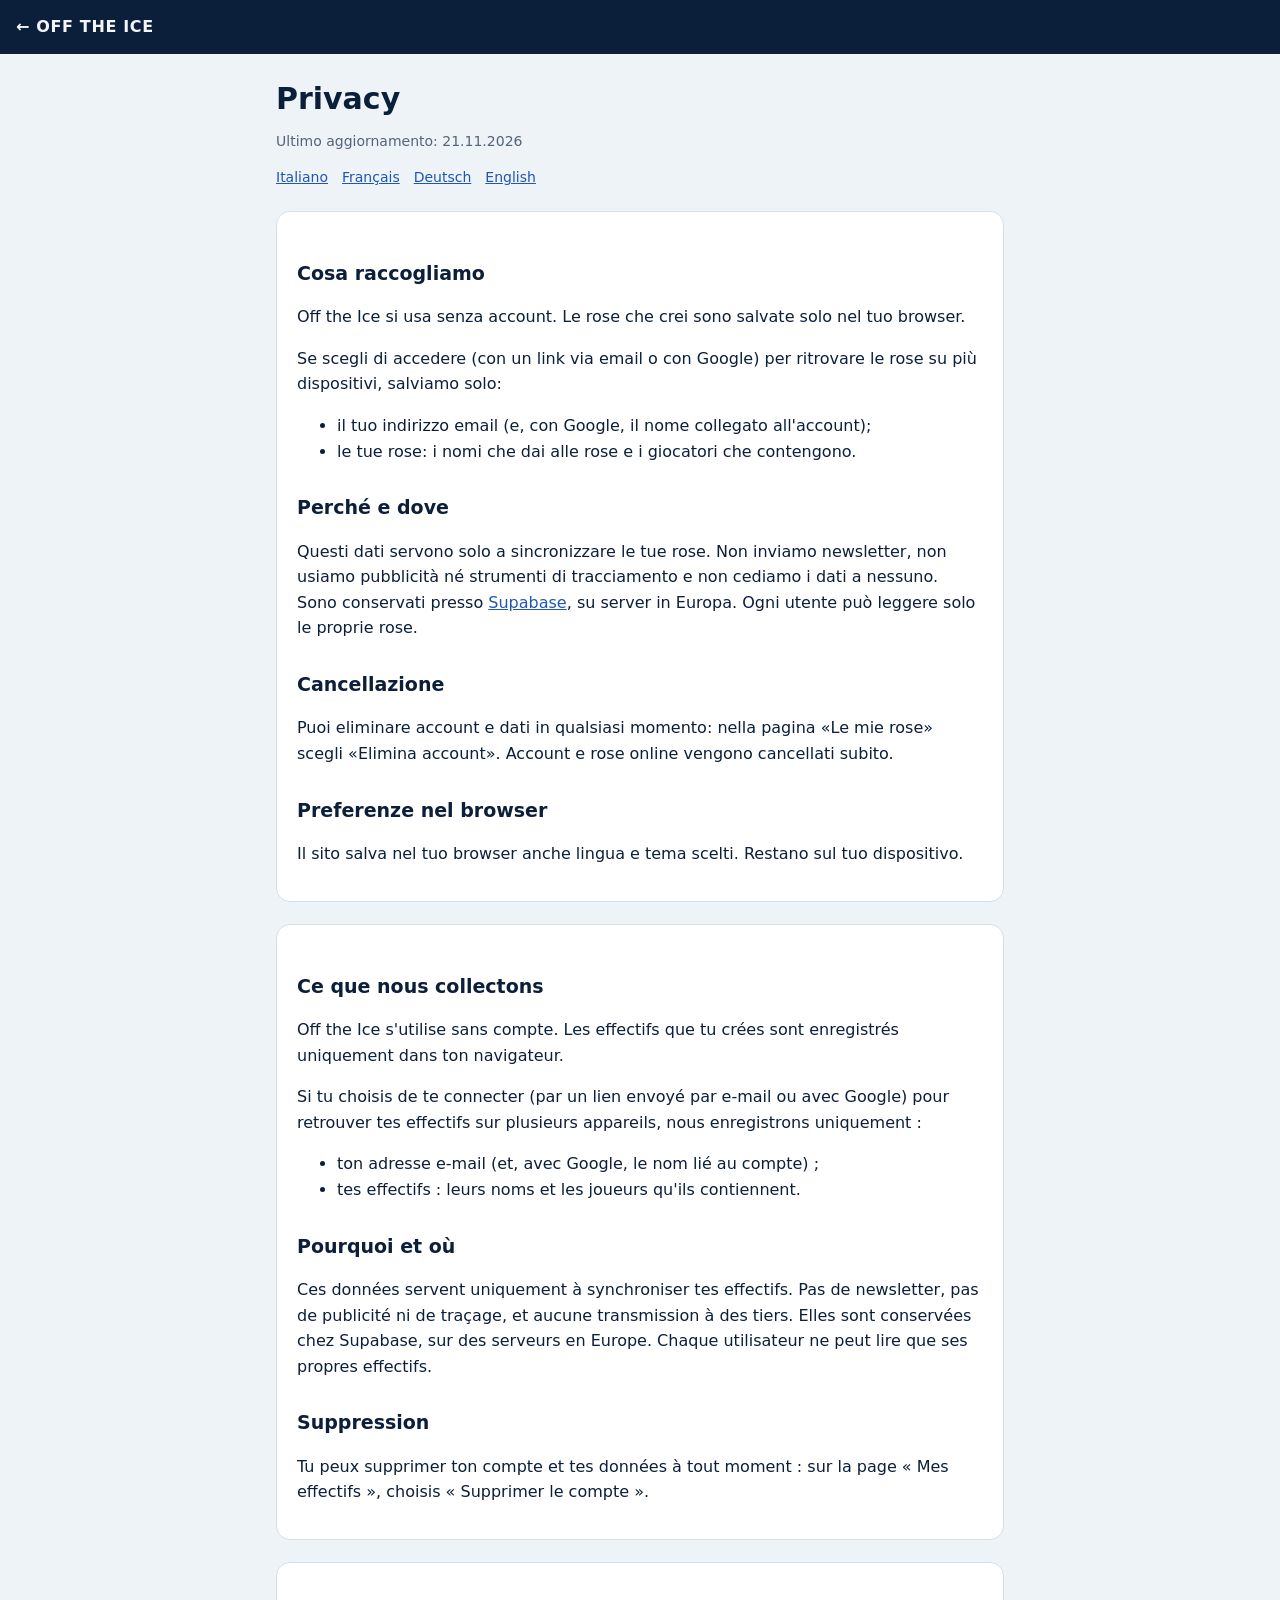
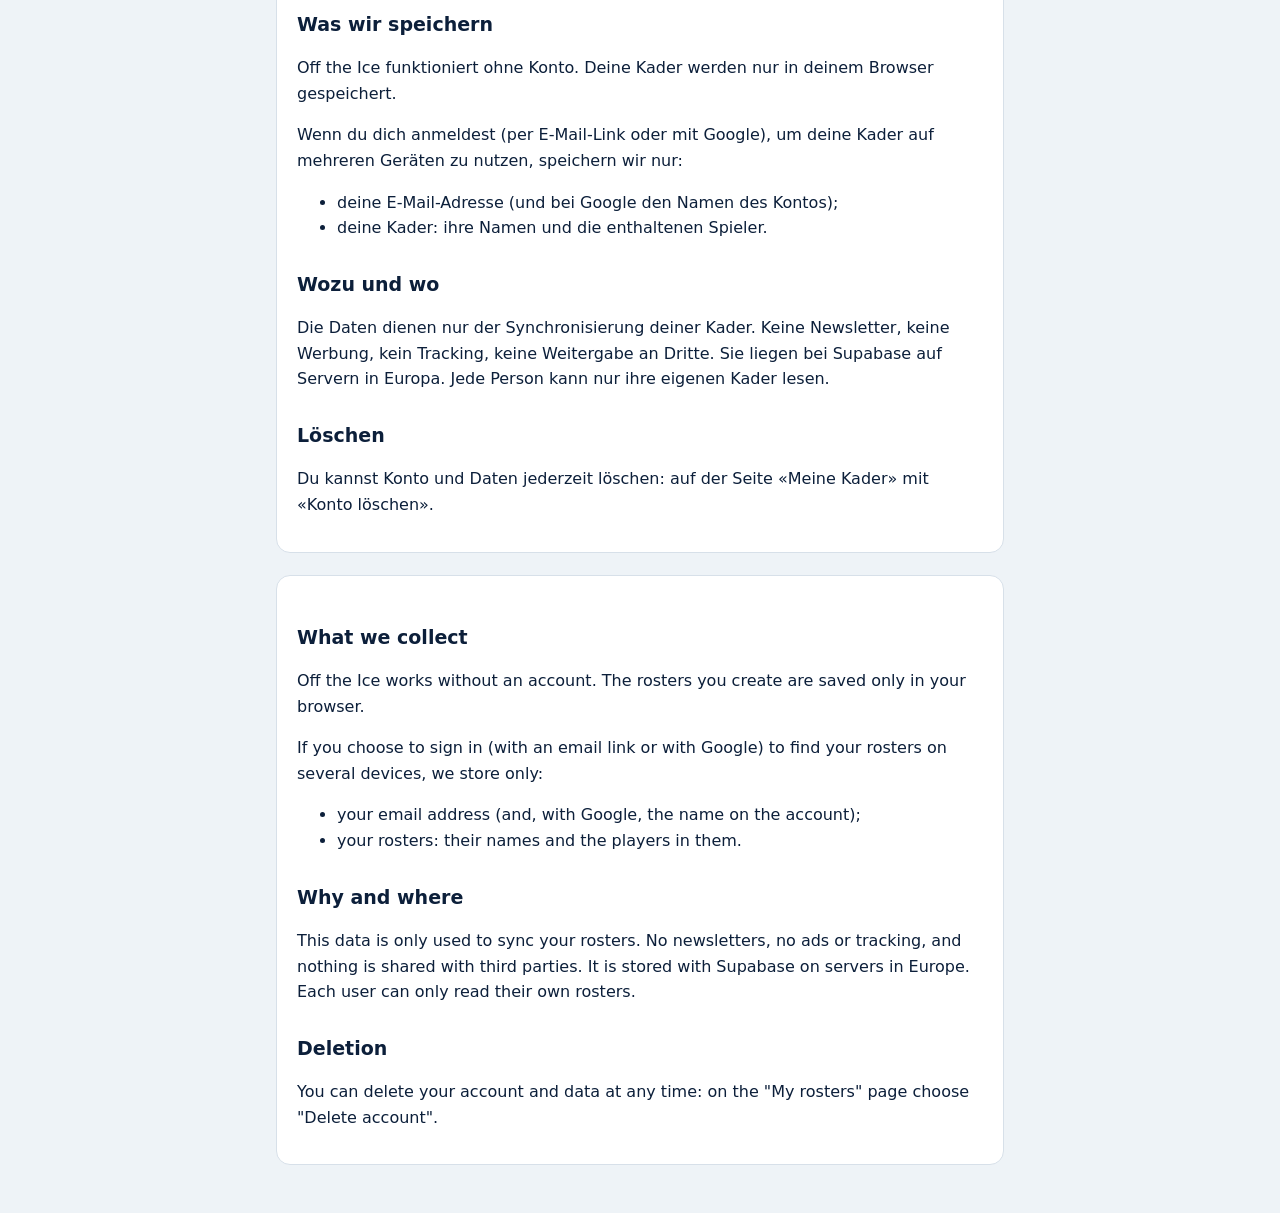
==== privacy.html @ f3898a8c "Pagina privacy Co-Authored-By: Claude Opus 5.5 <noreply@anthropic.com> Claude-Session: https://claud" ====
<!doctype html>
<html lang="it">
<head>
<meta charset="utf-8">
<meta name="viewport" content="width=device-width,initial-scale=1">
<title>Privacy · Off the Ice</title>
<meta name="description" content="Informativa sulla privacy di Off the Ice: quali dati vengono salvati quando accedi per sincronizzare le tue rose.">
<link rel="icon" href="favicon.svg" type="image/svg+xml">
<style>
:root{--bg:#EEF3F7;--surface:#fff;--ink:#0C1F3A;--muted:#52647A;--line:#D7E0E9;--blue:#1F56B3;--navy:#0C1F3A}
@media (prefers-color-scheme:dark){:root{--bg:#08131F;--surface:#0F2136;--ink:#E9F0F7;--muted:#97AAC0;--line:#1D3651;--blue:#7DB0FF;--navy:#050E19}}
*{box-sizing:border-box}
body{margin:0;background:var(--bg);color:var(--ink);font:16px/1.6 system-ui,-apple-system,'Segoe UI',Roboto,sans-serif}
header{background:var(--navy);color:#F2F6FA;padding:14px 16px}
header a{color:inherit;text-decoration:none;font-weight:800;letter-spacing:.04em;text-transform:uppercase}
main{max-width:760px;margin:0 auto;padding:28px 16px 48px}
h1{font-size:30px;line-height:1.15;margin:0 0 6px}
h2{font-size:19px;margin:28px 0 6px}
p,li{color:var(--ink)}
.muted{color:var(--muted);font-size:14px}
section{background:var(--surface);border:1px solid var(--line);border-radius:14px;padding:18px 20px;margin-top:22px}
a{color:var(--blue)}
nav.l{display:flex;flex-wrap:wrap;gap:8px 14px;font-size:14px;margin-top:10px}
</style>
</head>
<body>
<header><a href="./">← Off the Ice</a></header>
<main>
<h1>Privacy</h1>
<p class="muted">Ultimo aggiornamento: 21.11.2026</p>
<nav class="l" aria-label="Lingua"><a href="#it">Italiano</a><a href="#fr">Français</a><a href="#de">Deutsch</a><a href="#en">English</a></nav>

<section id="it" lang="it">
<h2>Cosa raccogliamo</h2>
<p>Off the Ice si usa senza account. Le rose che crei sono salvate solo nel tuo browser.</p>
<p>Se scegli di accedere (con un link via email o con Google) per ritrovare le rose su più dispositivi, salviamo solo:</p>
<ul><li>il tuo indirizzo email (e, con Google, il nome collegato all'account);</li><li>le tue rose: i nomi che dai alle rose e i giocatori che contengono.</li></ul>
<h2>Perché e dove</h2>
<p>Questi dati servono solo a sincronizzare le tue rose. Non inviamo newsletter, non usiamo pubblicità né strumenti di tracciamento e non cediamo i dati a nessuno. Sono conservati presso <a href="https://supabase.com" rel="noopener">Supabase</a>, su server in Europa. Ogni utente può leggere solo le proprie rose.</p>
<h2>Cancellazione</h2>
<p>Puoi eliminare account e dati in qualsiasi momento: nella pagina «Le mie rose» scegli «Elimina account». Account e rose online vengono cancellati subito.</p>
<h2>Preferenze nel browser</h2>
<p>Il sito salva nel tuo browser anche lingua e tema scelti. Restano sul tuo dispositivo.</p>
</section>

<section id="fr" lang="fr">
<h2>Ce que nous collectons</h2>
<p>Off the Ice s'utilise sans compte. Les effectifs que tu crées sont enregistrés uniquement dans ton navigateur.</p>
<p>Si tu choisis de te connecter (par un lien envoyé par e-mail ou avec Google) pour retrouver tes effectifs sur plusieurs appareils, nous enregistrons uniquement :</p>
<ul><li>ton adresse e-mail (et, avec Google, le nom lié au compte) ;</li><li>tes effectifs : leurs noms et les joueurs qu'ils contiennent.</li></ul>
<h2>Pourquoi et où</h2>
<p>Ces données servent uniquement à synchroniser tes effectifs. Pas de newsletter, pas de publicité ni de traçage, et aucune transmission à des tiers. Elles sont conservées chez Supabase, sur des serveurs en Europe. Chaque utilisateur ne peut lire que ses propres effectifs.</p>
<h2>Suppression</h2>
<p>Tu peux supprimer ton compte et tes données à tout moment : sur la page « Mes effectifs », choisis « Supprimer le compte ».</p>
</section>

<section id="de" lang="de">
<h2>Was wir speichern</h2>
<p>Off the Ice funktioniert ohne Konto. Deine Kader werden nur in deinem Browser gespeichert.</p>
<p>Wenn du dich anmeldest (per E-Mail-Link oder mit Google), um deine Kader auf mehreren Geräten zu nutzen, speichern wir nur:</p>
<ul><li>deine E-Mail-Adresse (und bei Google den Namen des Kontos);</li><li>deine Kader: ihre Namen und die enthaltenen Spieler.</li></ul>
<h2>Wozu und wo</h2>
<p>Die Daten dienen nur der Synchronisierung deiner Kader. Keine Newsletter, keine Werbung, kein Tracking, keine Weitergabe an Dritte. Sie liegen bei Supabase auf Servern in Europa. Jede Person kann nur ihre eigenen Kader lesen.</p>
<h2>Löschen</h2>
<p>Du kannst Konto und Daten jederzeit löschen: auf der Seite «Meine Kader» mit «Konto löschen».</p>
</section>

<section id="en" lang="en">
<h2>What we collect</h2>
<p>Off the Ice works without an account. The rosters you create are saved only in your browser.</p>
<p>If you choose to sign in (with an email link or with Google) to find your rosters on several devices, we store only:</p>
<ul><li>your email address (and, with Google, the name on the account);</li><li>your rosters: their names and the players in them.</li></ul>
<h2>Why and where</h2>
<p>This data is only used to sync your rosters. No newsletters, no ads or tracking, and nothing is shared with third parties. It is stored with Supabase on servers in Europe. Each user can only read their own rosters.</p>
<h2>Deletion</h2>
<p>You can delete your account and data at any time: on the "My rosters" page choose "Delete account".</p>
</section>
</main>
</body>
</html>
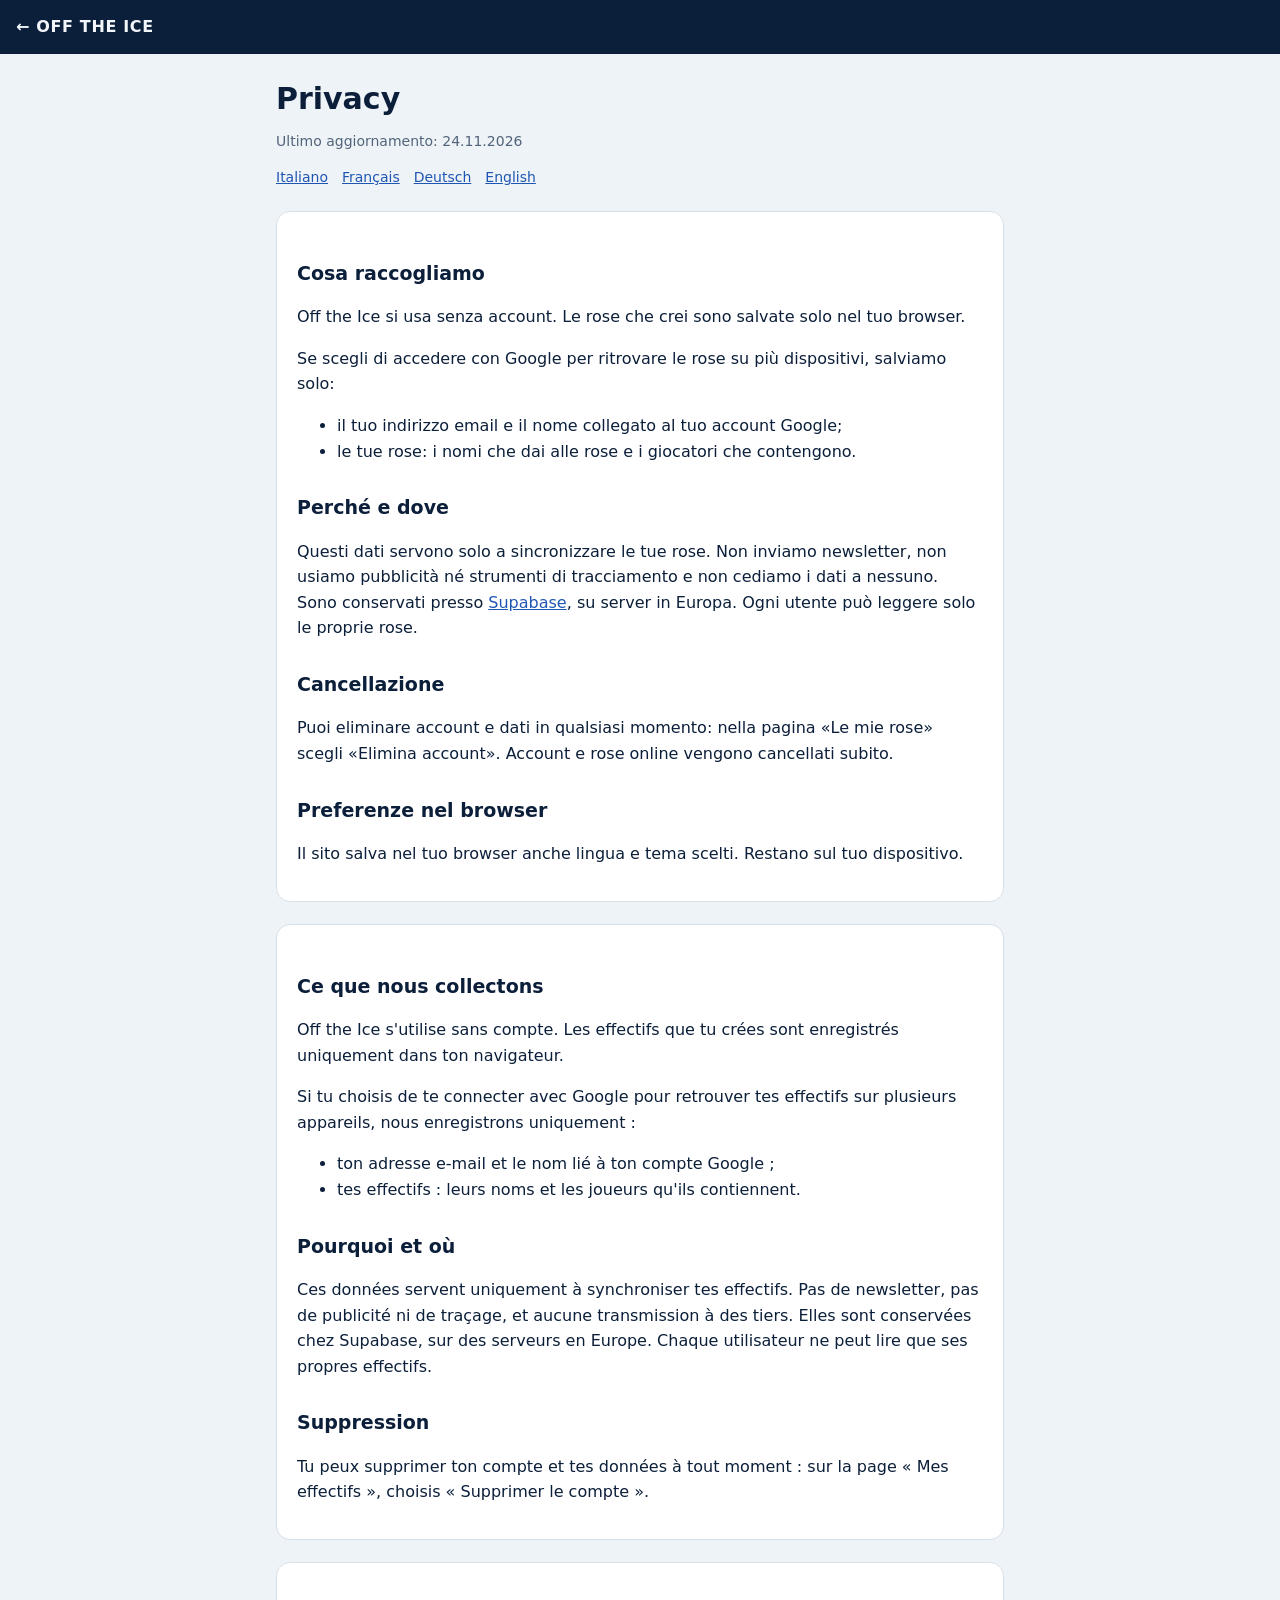
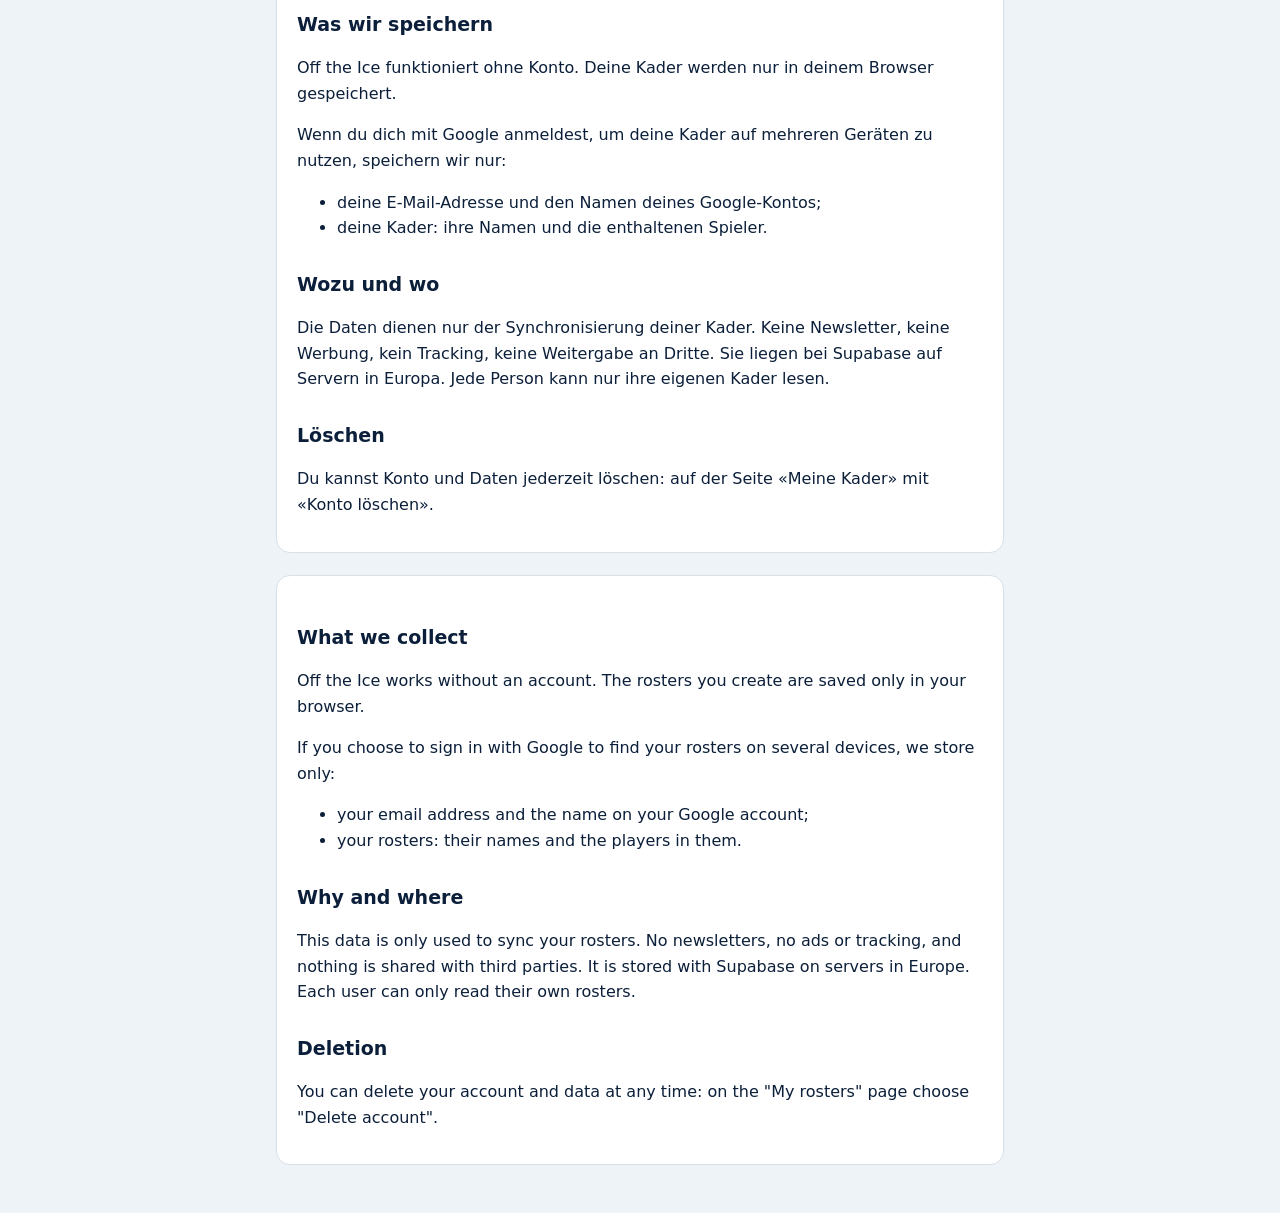
==== commit c5bbd08e: "Accesso solo con Google: tolto il link via email Il servizio email predefinito di Supabase manda al " ====
--- a/privacy.html
+++ b/privacy.html
@@ -27,14 +27,14 @@
 <header><a href="./">← Off the Ice</a></header>
 <main>
 <h1>Privacy</h1>
-<p class="muted">Ultimo aggiornamento: 21.11.2026</p>
+<p class="muted">Ultimo aggiornamento: 24.11.2026</p>
 <nav class="l" aria-label="Lingua"><a href="#it">Italiano</a><a href="#fr">Français</a><a href="#de">Deutsch</a><a href="#en">English</a></nav>
 
 <section id="it" lang="it">
 <h2>Cosa raccogliamo</h2>
 <p>Off the Ice si usa senza account. Le rose che crei sono salvate solo nel tuo browser.</p>
-<p>Se scegli di accedere (con un link via email o con Google) per ritrovare le rose su più dispositivi, salviamo solo:</p>
-<ul><li>il tuo indirizzo email (e, con Google, il nome collegato all'account);</li><li>le tue rose: i nomi che dai alle rose e i giocatori che contengono.</li></ul>
+<p>Se scegli di accedere con Google per ritrovare le rose su più dispositivi, salviamo solo:</p>
+<ul><li>il tuo indirizzo email e il nome collegato al tuo account Google;</li><li>le tue rose: i nomi che dai alle rose e i giocatori che contengono.</li></ul>
 <h2>Perché e dove</h2>
 <p>Questi dati servono solo a sincronizzare le tue rose. Non inviamo newsletter, non usiamo pubblicità né strumenti di tracciamento e non cediamo i dati a nessuno. Sono conservati presso <a href="https://supabase.com" rel="noopener">Supabase</a>, su server in Europa. Ogni utente può leggere solo le proprie rose.</p>
 <h2>Cancellazione</h2>
@@ -46,8 +46,8 @@
 <section id="fr" lang="fr">
 <h2>Ce que nous collectons</h2>
 <p>Off the Ice s'utilise sans compte. Les effectifs que tu crées sont enregistrés uniquement dans ton navigateur.</p>
-<p>Si tu choisis de te connecter (par un lien envoyé par e-mail ou avec Google) pour retrouver tes effectifs sur plusieurs appareils, nous enregistrons uniquement :</p>
-<ul><li>ton adresse e-mail (et, avec Google, le nom lié au compte) ;</li><li>tes effectifs : leurs noms et les joueurs qu'ils contiennent.</li></ul>
+<p>Si tu choisis de te connecter avec Google pour retrouver tes effectifs sur plusieurs appareils, nous enregistrons uniquement :</p>
+<ul><li>ton adresse e-mail et le nom lié à ton compte Google ;</li><li>tes effectifs : leurs noms et les joueurs qu'ils contiennent.</li></ul>
 <h2>Pourquoi et où</h2>
 <p>Ces données servent uniquement à synchroniser tes effectifs. Pas de newsletter, pas de publicité ni de traçage, et aucune transmission à des tiers. Elles sont conservées chez Supabase, sur des serveurs en Europe. Chaque utilisateur ne peut lire que ses propres effectifs.</p>
 <h2>Suppression</h2>
@@ -57,8 +57,8 @@
 <section id="de" lang="de">
 <h2>Was wir speichern</h2>
 <p>Off the Ice funktioniert ohne Konto. Deine Kader werden nur in deinem Browser gespeichert.</p>
-<p>Wenn du dich anmeldest (per E-Mail-Link oder mit Google), um deine Kader auf mehreren Geräten zu nutzen, speichern wir nur:</p>
-<ul><li>deine E-Mail-Adresse (und bei Google den Namen des Kontos);</li><li>deine Kader: ihre Namen und die enthaltenen Spieler.</li></ul>
+<p>Wenn du dich mit Google anmeldest, um deine Kader auf mehreren Geräten zu nutzen, speichern wir nur:</p>
+<ul><li>deine E-Mail-Adresse und den Namen deines Google-Kontos;</li><li>deine Kader: ihre Namen und die enthaltenen Spieler.</li></ul>
 <h2>Wozu und wo</h2>
 <p>Die Daten dienen nur der Synchronisierung deiner Kader. Keine Newsletter, keine Werbung, kein Tracking, keine Weitergabe an Dritte. Sie liegen bei Supabase auf Servern in Europa. Jede Person kann nur ihre eigenen Kader lesen.</p>
 <h2>Löschen</h2>
@@ -68,8 +68,8 @@
 <section id="en" lang="en">
 <h2>What we collect</h2>
 <p>Off the Ice works without an account. The rosters you create are saved only in your browser.</p>
-<p>If you choose to sign in (with an email link or with Google) to find your rosters on several devices, we store only:</p>
-<ul><li>your email address (and, with Google, the name on the account);</li><li>your rosters: their names and the players in them.</li></ul>
+<p>If you choose to sign in with Google to find your rosters on several devices, we store only:</p>
+<ul><li>your email address and the name on your Google account;</li><li>your rosters: their names and the players in them.</li></ul>
 <h2>Why and where</h2>
 <p>This data is only used to sync your rosters. No newsletters, no ads or tracking, and nothing is shared with third parties. It is stored with Supabase on servers in Europe. Each user can only read their own rosters.</p>
 <h2>Deletion</h2>
